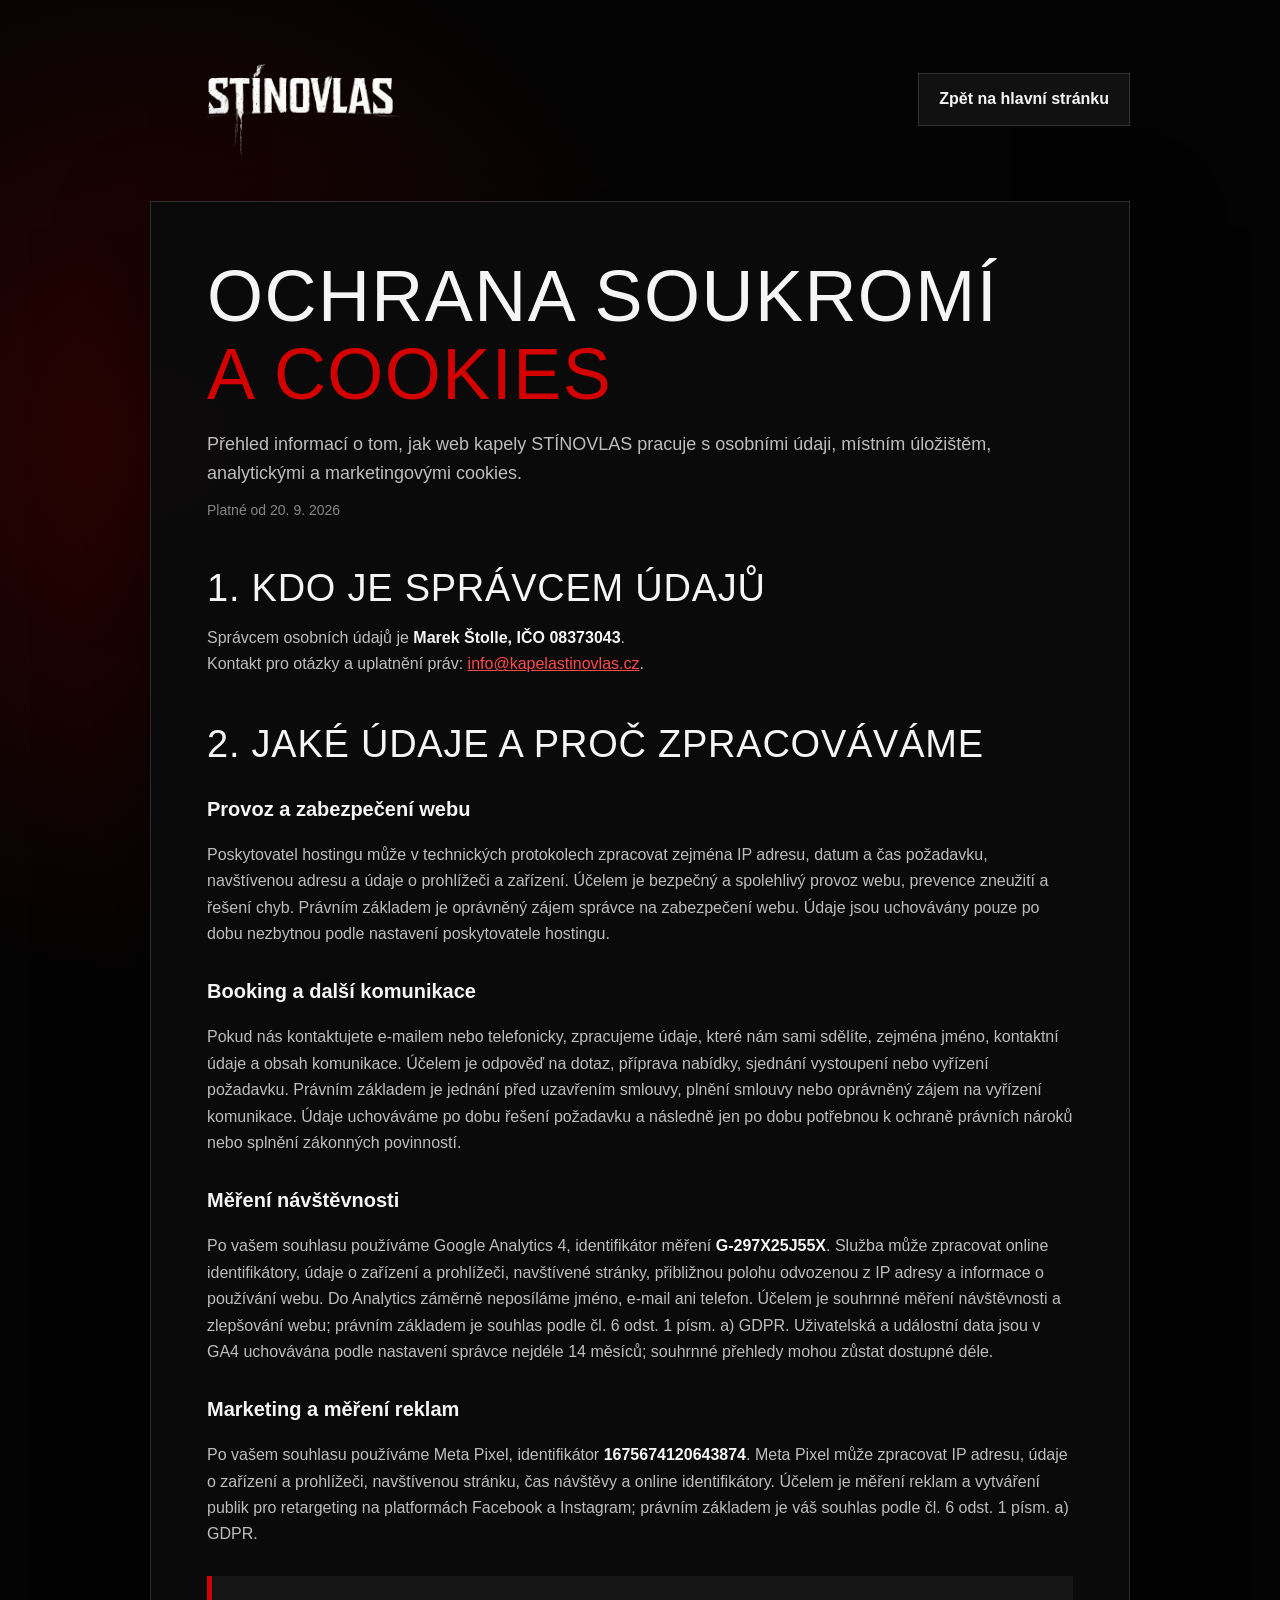
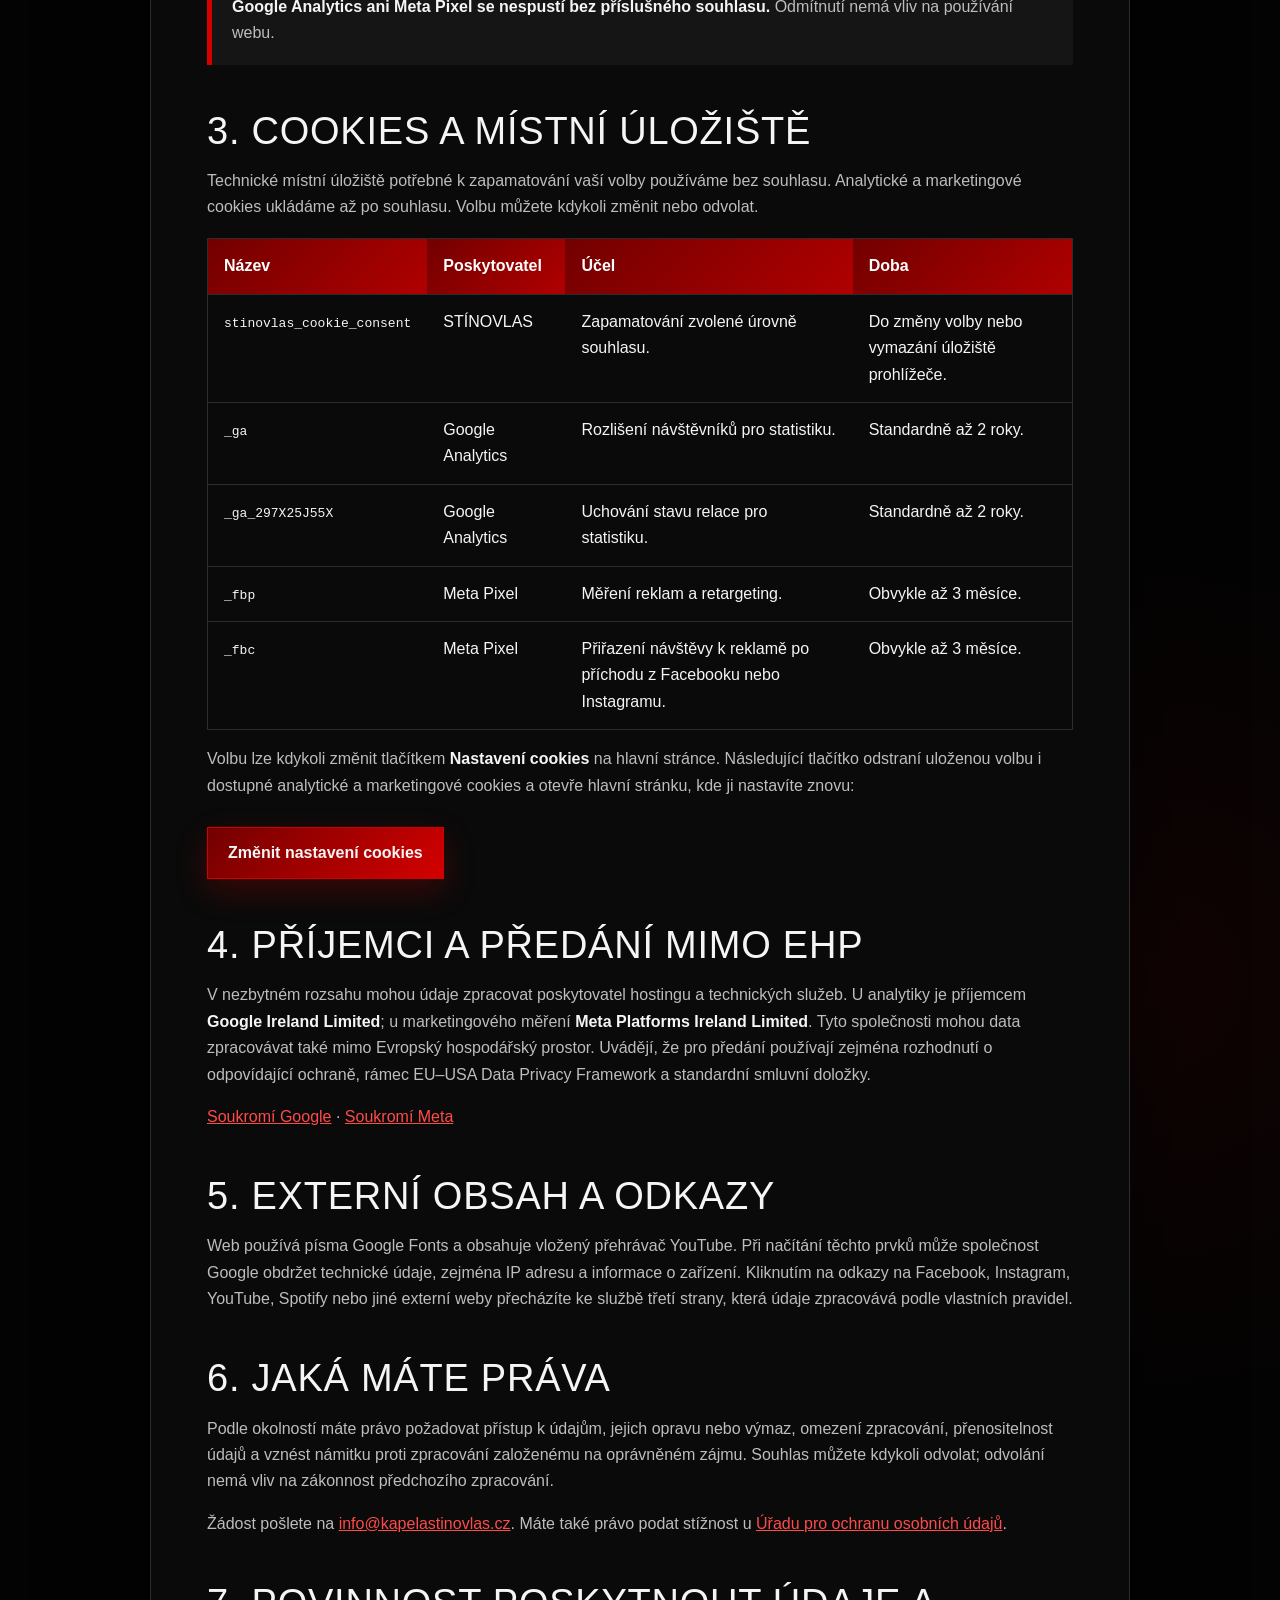
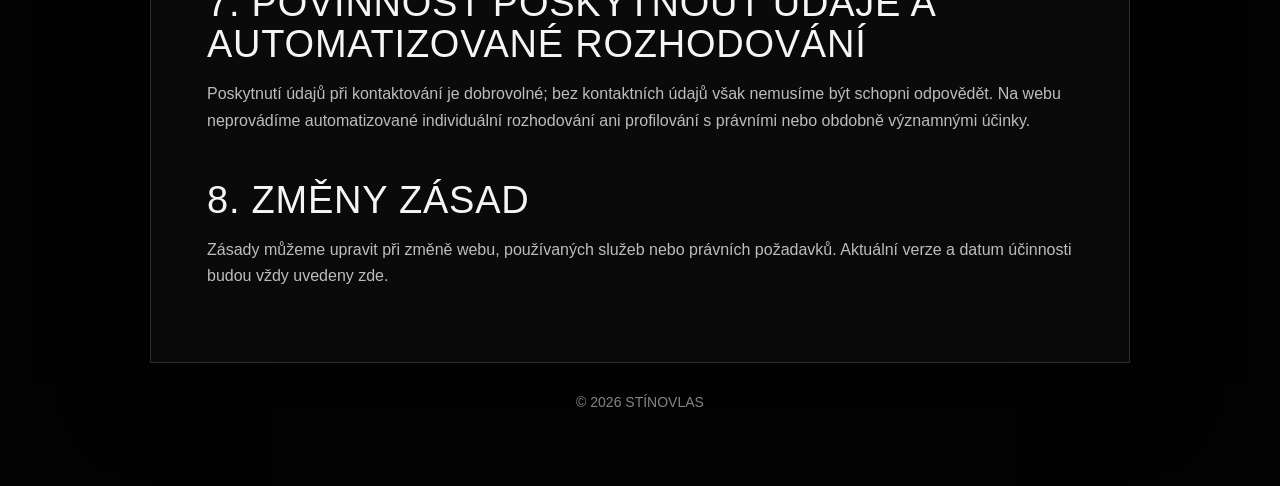
==== ochrana-soukromi-STINOVLAS.html @ c083940f "Add files via upload" ====
<!doctype html>
<html lang="cs">
<head>
  <meta charset="utf-8">
  <meta name="viewport" content="width=device-width, initial-scale=1">
  <title>Ochrana soukromí a cookies | STÍNOVLAS</title>
  <meta name="description" content="Informace o zpracování osobních údajů a používání cookies na webu kapely STÍNOVLAS.">
  <link rel="canonical" href="https://kapelastinovlas.cz/ochrana-soukromi-STINOVLAS.html">
  <style>
    :root{
      color-scheme:dark;
      --bg:#030303;
      --panel:#0b0b0b;
      --text:#f5f5f5;
      --muted:#bdbdbd;
      --line:rgba(255,255,255,.14);
      --red:#d40000;
      --red-dark:#720000;
      --max:980px;
    }

    *{box-sizing:border-box}
    html{scroll-behavior:smooth}

    body{
      margin:0;
      min-height:100vh;
      color:var(--text);
      background:
        radial-gradient(circle at 12% 12%,rgba(150,0,0,.28),transparent 34rem),
        radial-gradient(circle at 90% 70%,rgba(90,0,0,.16),transparent 28rem),
        var(--bg);
      font-family:Arial,Helvetica,sans-serif;
      line-height:1.65;
    }

    a{color:#ff4a4a}
    a:focus-visible,button:focus-visible{outline:3px solid #fff;outline-offset:4px}

    .page{
      width:min(var(--max),calc(100% - 32px));
      margin:auto;
      padding:32px 0 72px;
    }

    .topbar{
      display:flex;
      align-items:center;
      justify-content:space-between;
      gap:24px;
      margin-bottom:34px;
    }

    .logo{
      display:block;
      width:min(300px,64vw);
      max-height:135px;
      object-fit:contain;
    }

    .back,.cookie-button{
      display:inline-flex;
      align-items:center;
      justify-content:center;
      min-height:48px;
      padding:12px 20px;
      border:1px solid var(--line);
      color:var(--text);
      background:#111;
      font:inherit;
      font-weight:800;
      text-decoration:none;
      cursor:pointer;
    }

    .back:hover{border-color:var(--red)}

    .cookie-button{
      border-color:var(--red);
      background:linear-gradient(135deg,var(--red-dark),var(--red));
      box-shadow:0 12px 32px rgba(212,0,0,.24);
    }

    main{
      padding:clamp(24px,5vw,56px);
      border:1px solid var(--line);
      background:rgba(11,11,11,.96);
      box-shadow:0 25px 80px rgba(0,0,0,.55);
    }

    h1,h2{
      font-family:Impact,"Arial Narrow",Arial,sans-serif;
      font-weight:400;
      text-transform:uppercase;
      line-height:1.08;
      letter-spacing:.02em;
    }

    h1{
      max-width:850px;
      margin:0 0 16px;
      font-size:clamp(38px,7vw,72px);
    }

    h1 span{color:var(--red)}
    h2{margin:46px 0 12px;font-size:clamp(27px,4vw,38px)}
    h3{margin:28px 0 8px;font-size:20px}
    p,li{color:var(--muted)}
    strong{color:var(--text)}

    .lead{max-width:790px;margin:0 0 10px;font-size:18px}
    .updated{margin:0;color:#858585;font-size:14px}

    .notice{
      margin:28px 0;
      padding:18px 20px;
      border-left:5px solid var(--red);
      background:#151515;
    }

    .notice p{margin:0}
    ul{padding-left:22px}

    .table-wrap{
      overflow-x:auto;
      margin-top:18px;
      border:1px solid var(--line);
    }

    table{width:100%;min-width:720px;border-collapse:collapse}

    th,td{
      padding:14px 16px;
      border-bottom:1px solid var(--line);
      text-align:left;
      vertical-align:top;
    }

    th{color:#fff;background:linear-gradient(135deg,var(--red-dark),#b00000)}
    tr:last-child td{border-bottom:0}
    .actions{display:flex;flex-wrap:wrap;gap:12px;margin-top:28px}

    footer{
      padding:28px 0 0;
      color:#858585;
      text-align:center;
      font-size:14px;
    }

    @media(max-width:620px){
      .topbar{align-items:flex-start;flex-direction:column}
      .back{width:100%}
      .actions>*{width:100%}
    }
  </style>
</head>
<body>
  <div class="page">
    <header class="topbar">
      <a href="index.html" aria-label="Zpět na web STÍNOVLAS">
        <img class="logo" src="images/St%C3%ADnovlas%20OFICIAL%20transparent.png" alt="STÍNOVLAS">
      </a>
      <a class="back" href="index.html">Zpět na hlavní stránku</a>
    </header>

    <main>
      <h1>Ochrana soukromí <span>a cookies</span></h1>
      <p class="lead">Přehled informací o tom, jak web kapely STÍNOVLAS pracuje s osobními údaji, místním úložištěm, analytickými a marketingovými cookies.</p>
      <p class="updated">Platné od 20. 9. 2026</p>

      <h2>1. Kdo je správcem údajů</h2>
      <p>
        Správcem osobních údajů je <strong>Marek Štolle, IČO 08373043</strong>.<br>
        Kontakt pro otázky a uplatnění práv: <a href="mailto:info@kapelastinovlas.cz">info@kapelastinovlas.cz</a>.
      </p>

      <h2>2. Jaké údaje a proč zpracováváme</h2>

      <h3>Provoz a zabezpečení webu</h3>
      <p>Poskytovatel hostingu může v technických protokolech zpracovat zejména IP adresu, datum a čas požadavku, navštívenou adresu a údaje o prohlížeči a zařízení. Účelem je bezpečný a spolehlivý provoz webu, prevence zneužití a řešení chyb. Právním základem je oprávněný zájem správce na zabezpečení webu. Údaje jsou uchovávány pouze po dobu nezbytnou podle nastavení poskytovatele hostingu.</p>

      <h3>Booking a další komunikace</h3>
      <p>Pokud nás kontaktujete e-mailem nebo telefonicky, zpracujeme údaje, které nám sami sdělíte, zejména jméno, kontaktní údaje a obsah komunikace. Účelem je odpověď na dotaz, příprava nabídky, sjednání vystoupení nebo vyřízení požadavku. Právním základem je jednání před uzavřením smlouvy, plnění smlouvy nebo oprávněný zájem na vyřízení komunikace. Údaje uchováváme po dobu řešení požadavku a následně jen po dobu potřebnou k ochraně právních nároků nebo splnění zákonných povinností.</p>

      <h3>Měření návštěvnosti</h3>
      <p>Po vašem souhlasu používáme Google Analytics 4, identifikátor měření <strong>G-297X25J55X</strong>. Služba může zpracovat online identifikátory, údaje o zařízení a prohlížeči, navštívené stránky, přibližnou polohu odvozenou z IP adresy a informace o používání webu. Do Analytics záměrně neposíláme jméno, e-mail ani telefon. Účelem je souhrnné měření návštěvnosti a zlepšování webu; právním základem je souhlas podle čl. 6 odst. 1 písm. a) GDPR. Uživatelská a událostní data jsou v GA4 uchovávána podle nastavení správce nejdéle 14 měsíců; souhrnné přehledy mohou zůstat dostupné déle.</p>

      <h3>Marketing a měření reklam</h3>
      <p>Po vašem souhlasu používáme Meta Pixel, identifikátor <strong>1675674120643874</strong>. Meta Pixel může zpracovat IP adresu, údaje o zařízení a prohlížeči, navštívenou stránku, čas návštěvy a online identifikátory. Účelem je měření reklam a vytváření publik pro retargeting na platformách Facebook a Instagram; právním základem je váš souhlas podle čl. 6 odst. 1 písm. a) GDPR.</p>

      <div class="notice"><p><strong>Google Analytics ani Meta Pixel se nespustí bez příslušného souhlasu.</strong> Odmítnutí nemá vliv na používání webu.</p></div>

      <h2>3. Cookies a místní úložiště</h2>
      <p>Technické místní úložiště potřebné k zapamatování vaší volby používáme bez souhlasu. Analytické a marketingové cookies ukládáme až po souhlasu. Volbu můžete kdykoli změnit nebo odvolat.</p>

      <div class="table-wrap" role="region" aria-label="Přehled používaného úložiště" tabindex="0">
        <table>
          <thead><tr><th>Název</th><th>Poskytovatel</th><th>Účel</th><th>Doba</th></tr></thead>
          <tbody>
            <tr><td><code>stinovlas_cookie_consent</code></td><td>STÍNOVLAS</td><td>Zapamatování zvolené úrovně souhlasu.</td><td>Do změny volby nebo vymazání úložiště prohlížeče.</td></tr>
            <tr><td><code>_ga</code></td><td>Google Analytics</td><td>Rozlišení návštěvníků pro statistiku.</td><td>Standardně až 2 roky.</td></tr>
            <tr><td><code>_ga_297X25J55X</code></td><td>Google Analytics</td><td>Uchování stavu relace pro statistiku.</td><td>Standardně až 2 roky.</td></tr>
            <tr><td><code>_fbp</code></td><td>Meta Pixel</td><td>Měření reklam a retargeting.</td><td>Obvykle až 3 měsíce.</td></tr>
            <tr><td><code>_fbc</code></td><td>Meta Pixel</td><td>Přiřazení návštěvy k reklamě po příchodu z Facebooku nebo Instagramu.</td><td>Obvykle až 3 měsíce.</td></tr>
          </tbody>
        </table>
      </div>

      <p>Volbu lze kdykoli změnit tlačítkem <strong>Nastavení cookies</strong> na hlavní stránce. Následující tlačítko odstraní uloženou volbu i dostupné analytické a marketingové cookies a otevře hlavní stránku, kde ji nastavíte znovu:</p>
      <div class="actions"><button class="cookie-button" id="resetCookieConsent" type="button">Změnit nastavení cookies</button></div>

      <h2>4. Příjemci a předání mimo EHP</h2>
      <p>V nezbytném rozsahu mohou údaje zpracovat poskytovatel hostingu a technických služeb. U analytiky je příjemcem <strong>Google Ireland Limited</strong>; u marketingového měření <strong>Meta Platforms Ireland Limited</strong>. Tyto společnosti mohou data zpracovávat také mimo Evropský hospodářský prostor. Uvádějí, že pro předání používají zejména rozhodnutí o odpovídající ochraně, rámec EU–USA Data Privacy Framework a standardní smluvní doložky.</p>
      <p><a href="https://policies.google.com/privacy?hl=cs" target="_blank" rel="noopener noreferrer">Soukromí Google</a> · <a href="https://www.facebook.com/privacy/policy/" target="_blank" rel="noopener noreferrer">Soukromí Meta</a></p>

      <h2>5. Externí obsah a odkazy</h2>
      <p>Web používá písma Google Fonts a obsahuje vložený přehrávač YouTube. Při načítání těchto prvků může společnost Google obdržet technické údaje, zejména IP adresu a informace o zařízení. Kliknutím na odkazy na Facebook, Instagram, YouTube, Spotify nebo jiné externí weby přecházíte ke službě třetí strany, která údaje zpracovává podle vlastních pravidel.</p>

      <h2>6. Jaká máte práva</h2>
      <p>Podle okolností máte právo požadovat přístup k údajům, jejich opravu nebo výmaz, omezení zpracování, přenositelnost údajů a vznést námitku proti zpracování založenému na oprávněném zájmu. Souhlas můžete kdykoli odvolat; odvolání nemá vliv na zákonnost předchozího zpracování.</p>
      <p>Žádost pošlete na <a href="mailto:info@kapelastinovlas.cz">info@kapelastinovlas.cz</a>. Máte také právo podat stížnost u <a href="https://uoou.gov.cz/" target="_blank" rel="noopener noreferrer">Úřadu pro ochranu osobních údajů</a>.</p>

      <h2>7. Povinnost poskytnout údaje a automatizované rozhodování</h2>
      <p>Poskytnutí údajů při kontaktování je dobrovolné; bez kontaktních údajů však nemusíme být schopni odpovědět. Na webu neprovádíme automatizované individuální rozhodování ani profilování s právními nebo obdobně významnými účinky.</p>

      <h2>8. Změny zásad</h2>
      <p>Zásady můžeme upravit při změně webu, používaných služeb nebo právních požadavků. Aktuální verze a datum účinnosti budou vždy uvedeny zde.</p>
    </main>

    <footer>© 2026 STÍNOVLAS</footer>
  </div>

  <script>
    const consentKey = 'stinovlas_cookie_consent';

    function removeCookie(name){
      const rootDomain = location.hostname.replace(/^www\./, '');
      document.cookie = `${name}=;Max-Age=0;path=/`;
      document.cookie = `${name}=;Max-Age=0;path=/;domain=${location.hostname}`;
      document.cookie = `${name}=;Max-Age=0;path=/;domain=.${rootDomain}`;
    }

    document.getElementById('resetCookieConsent').addEventListener('click', () => {
      try{
        localStorage.removeItem(consentKey);
      }catch{}

      document.cookie
        .split(';')
        .map(cookie => cookie.split('=')[0].trim())
        .filter(name => name === '_ga' || name.startsWith('_ga_'))
        .forEach(removeCookie);

      ['_fbp', '_fbc'].forEach(removeCookie);
      window.location.href = 'index.html';
    });
  </script>
</body>
</html>
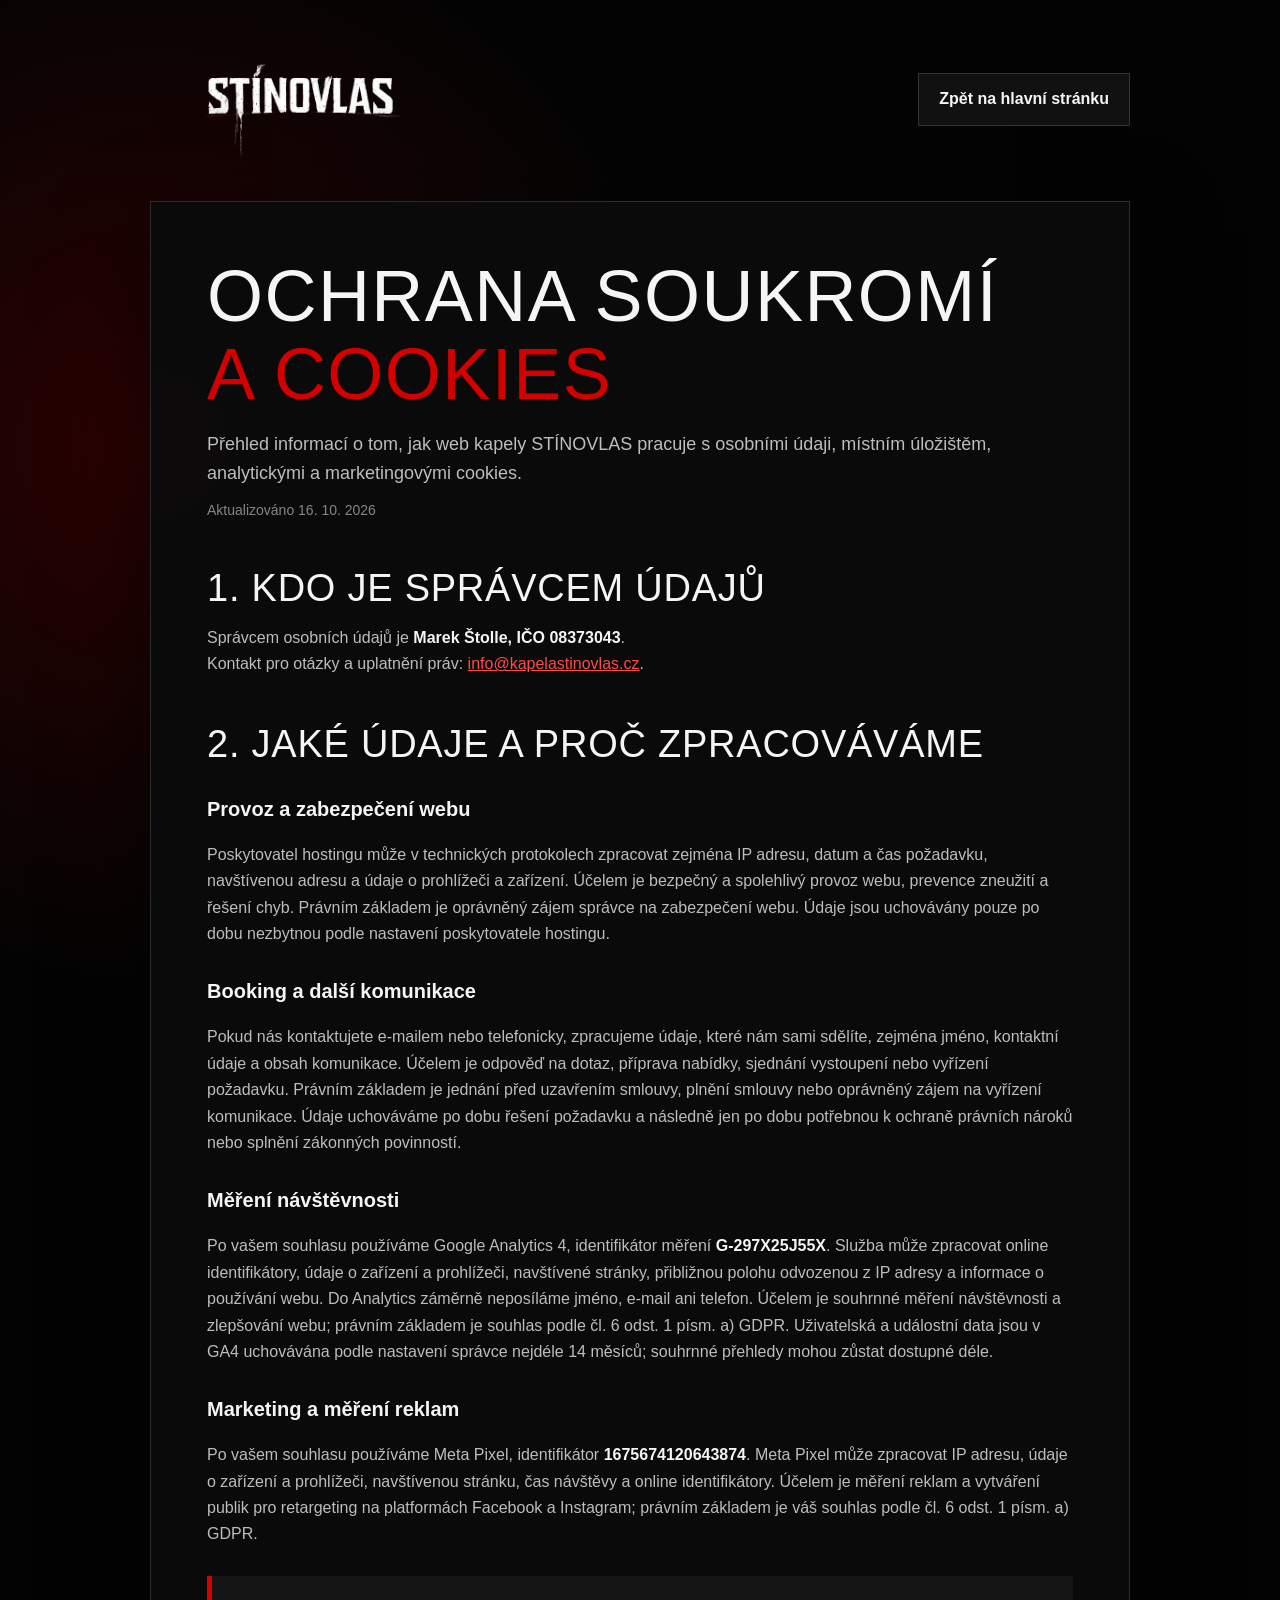
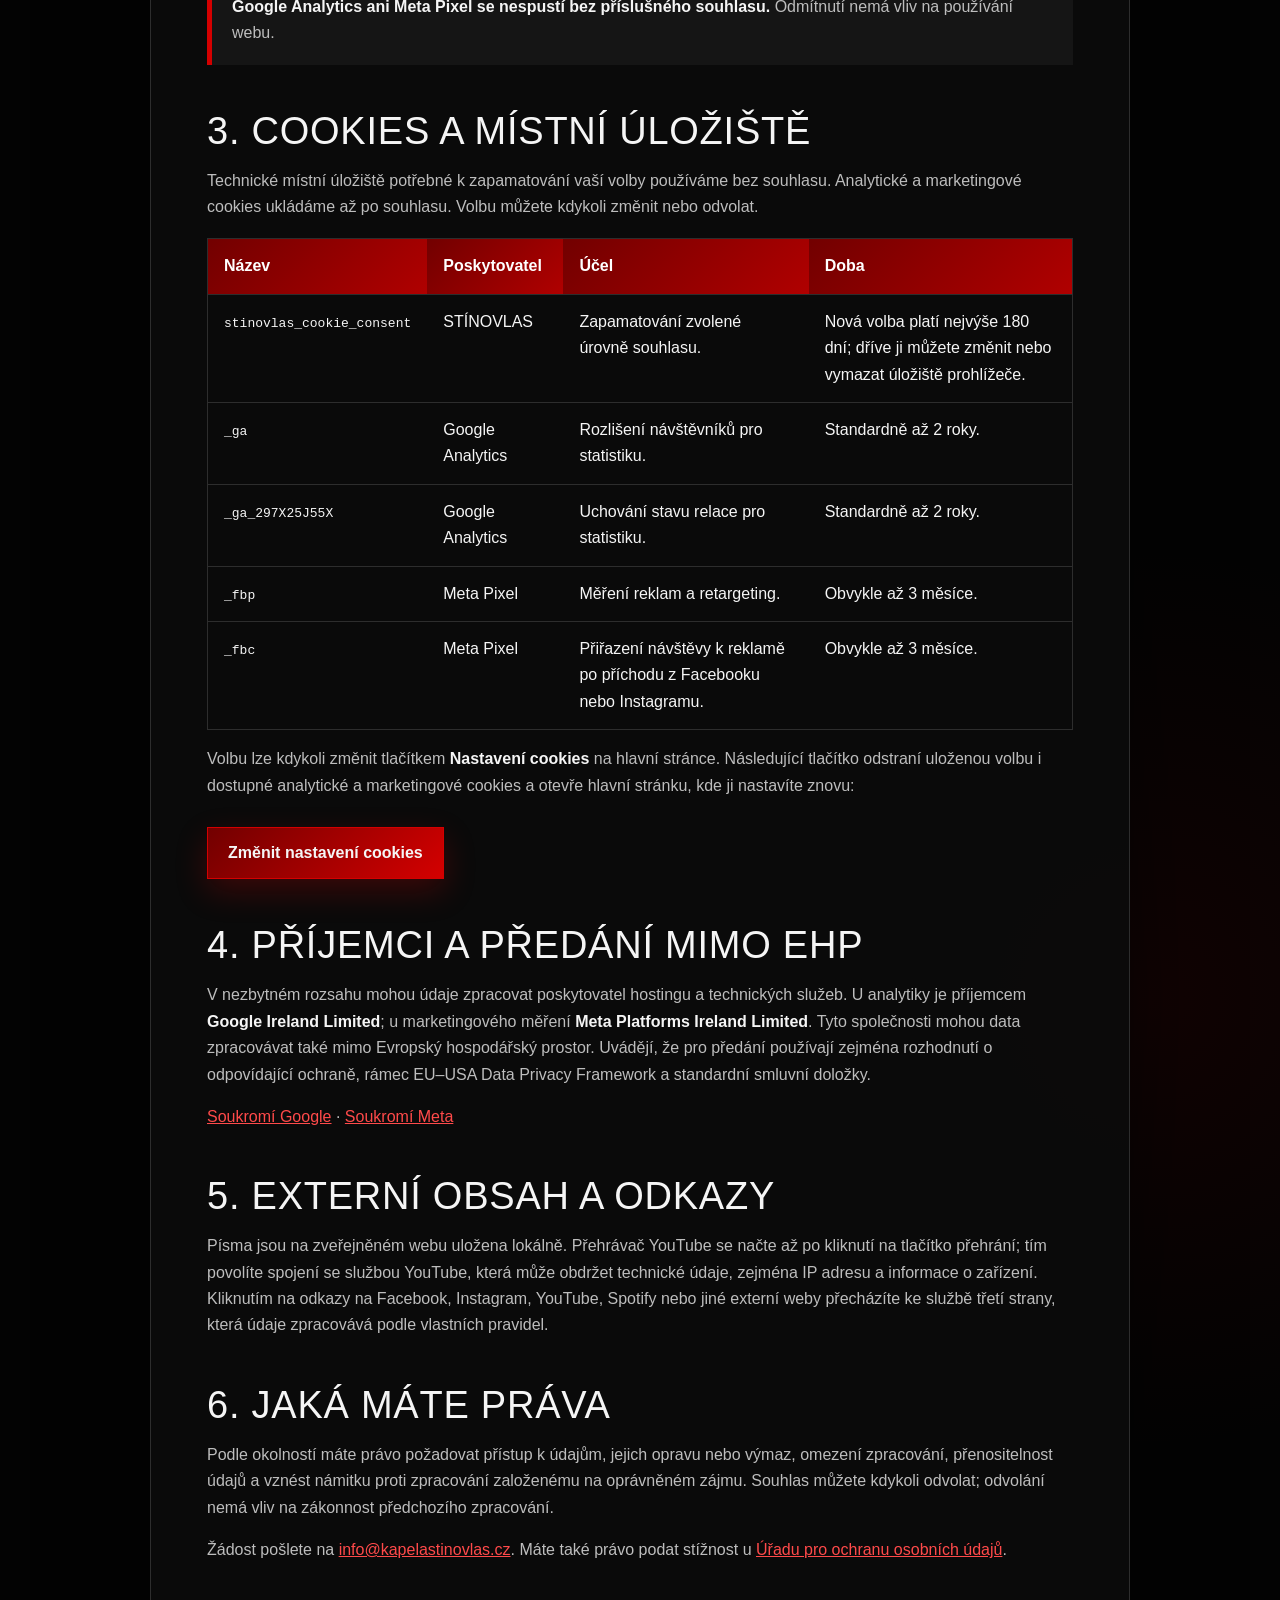
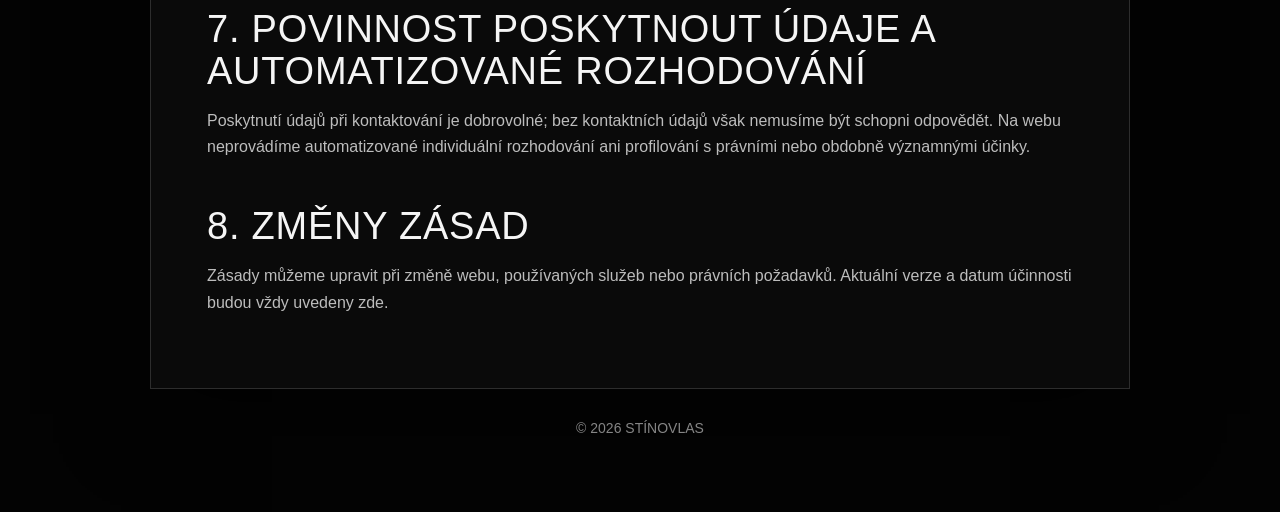
==== commit 46ebcb88: "Add files via upload" ====
--- a/ochrana-soukromi-STINOVLAS.html
+++ b/ochrana-soukromi-STINOVLAS.html
@@ -158,7 +158,7 @@
   <div class="page">
     <header class="topbar">
       <a href="index.html" aria-label="Zpět na web STÍNOVLAS">
-        <img class="logo" src="images/St%C3%ADnovlas%20OFICIAL%20transparent.png" alt="STÍNOVLAS">
+        <img class="logo" src="images/logo.webp" alt="STÍNOVLAS">
       </a>
       <a class="back" href="index.html">Zpět na hlavní stránku</a>
     </header>
@@ -166,7 +166,7 @@
     <main>
       <h1>Ochrana soukromí <span>a cookies</span></h1>
       <p class="lead">Přehled informací o tom, jak web kapely STÍNOVLAS pracuje s osobními údaji, místním úložištěm, analytickými a marketingovými cookies.</p>
-      <p class="updated">Platné od 20. 9. 2026</p>
+      <p class="updated">Aktualizováno 16. 10. 2026</p>
 
       <h2>1. Kdo je správcem údajů</h2>
       <p>
@@ -197,7 +197,7 @@
         <table>
           <thead><tr><th>Název</th><th>Poskytovatel</th><th>Účel</th><th>Doba</th></tr></thead>
           <tbody>
-            <tr><td><code>stinovlas_cookie_consent</code></td><td>STÍNOVLAS</td><td>Zapamatování zvolené úrovně souhlasu.</td><td>Do změny volby nebo vymazání úložiště prohlížeče.</td></tr>
+            <tr><td><code>stinovlas_cookie_consent</code></td><td>STÍNOVLAS</td><td>Zapamatování zvolené úrovně souhlasu.</td><td>Nová volba platí nejvýše 180 dní; dříve ji můžete změnit nebo vymazat úložiště prohlížeče.</td></tr>
             <tr><td><code>_ga</code></td><td>Google Analytics</td><td>Rozlišení návštěvníků pro statistiku.</td><td>Standardně až 2 roky.</td></tr>
             <tr><td><code>_ga_297X25J55X</code></td><td>Google Analytics</td><td>Uchování stavu relace pro statistiku.</td><td>Standardně až 2 roky.</td></tr>
             <tr><td><code>_fbp</code></td><td>Meta Pixel</td><td>Měření reklam a retargeting.</td><td>Obvykle až 3 měsíce.</td></tr>
@@ -214,7 +214,7 @@
       <p><a href="https://policies.google.com/privacy?hl=cs" target="_blank" rel="noopener noreferrer">Soukromí Google</a> · <a href="https://www.facebook.com/privacy/policy/" target="_blank" rel="noopener noreferrer">Soukromí Meta</a></p>
 
       <h2>5. Externí obsah a odkazy</h2>
-      <p>Web používá písma Google Fonts a obsahuje vložený přehrávač YouTube. Při načítání těchto prvků může společnost Google obdržet technické údaje, zejména IP adresu a informace o zařízení. Kliknutím na odkazy na Facebook, Instagram, YouTube, Spotify nebo jiné externí weby přecházíte ke službě třetí strany, která údaje zpracovává podle vlastních pravidel.</p>
+      <p>Písma jsou na zveřejněném webu uložena lokálně. Přehrávač YouTube se načte až po kliknutí na tlačítko přehrání; tím povolíte spojení se službou YouTube, která může obdržet technické údaje, zejména IP adresu a informace o zařízení. Kliknutím na odkazy na Facebook, Instagram, YouTube, Spotify nebo jiné externí weby přecházíte ke službě třetí strany, která údaje zpracovává podle vlastních pravidel.</p>
 
       <h2>6. Jaká máte práva</h2>
       <p>Podle okolností máte právo požadovat přístup k údajům, jejich opravu nebo výmaz, omezení zpracování, přenositelnost údajů a vznést námitku proti zpracování založenému na oprávněném zájmu. Souhlas můžete kdykoli odvolat; odvolání nemá vliv na zákonnost předchozího zpracování.</p>
@@ -252,7 +252,7 @@
         .forEach(removeCookie);
 
       ['_fbp', '_fbc'].forEach(removeCookie);
-      window.location.href = 'index.html';
+      window.location.href = './#nastaveni-cookies';
     });
   </script>
 </body>
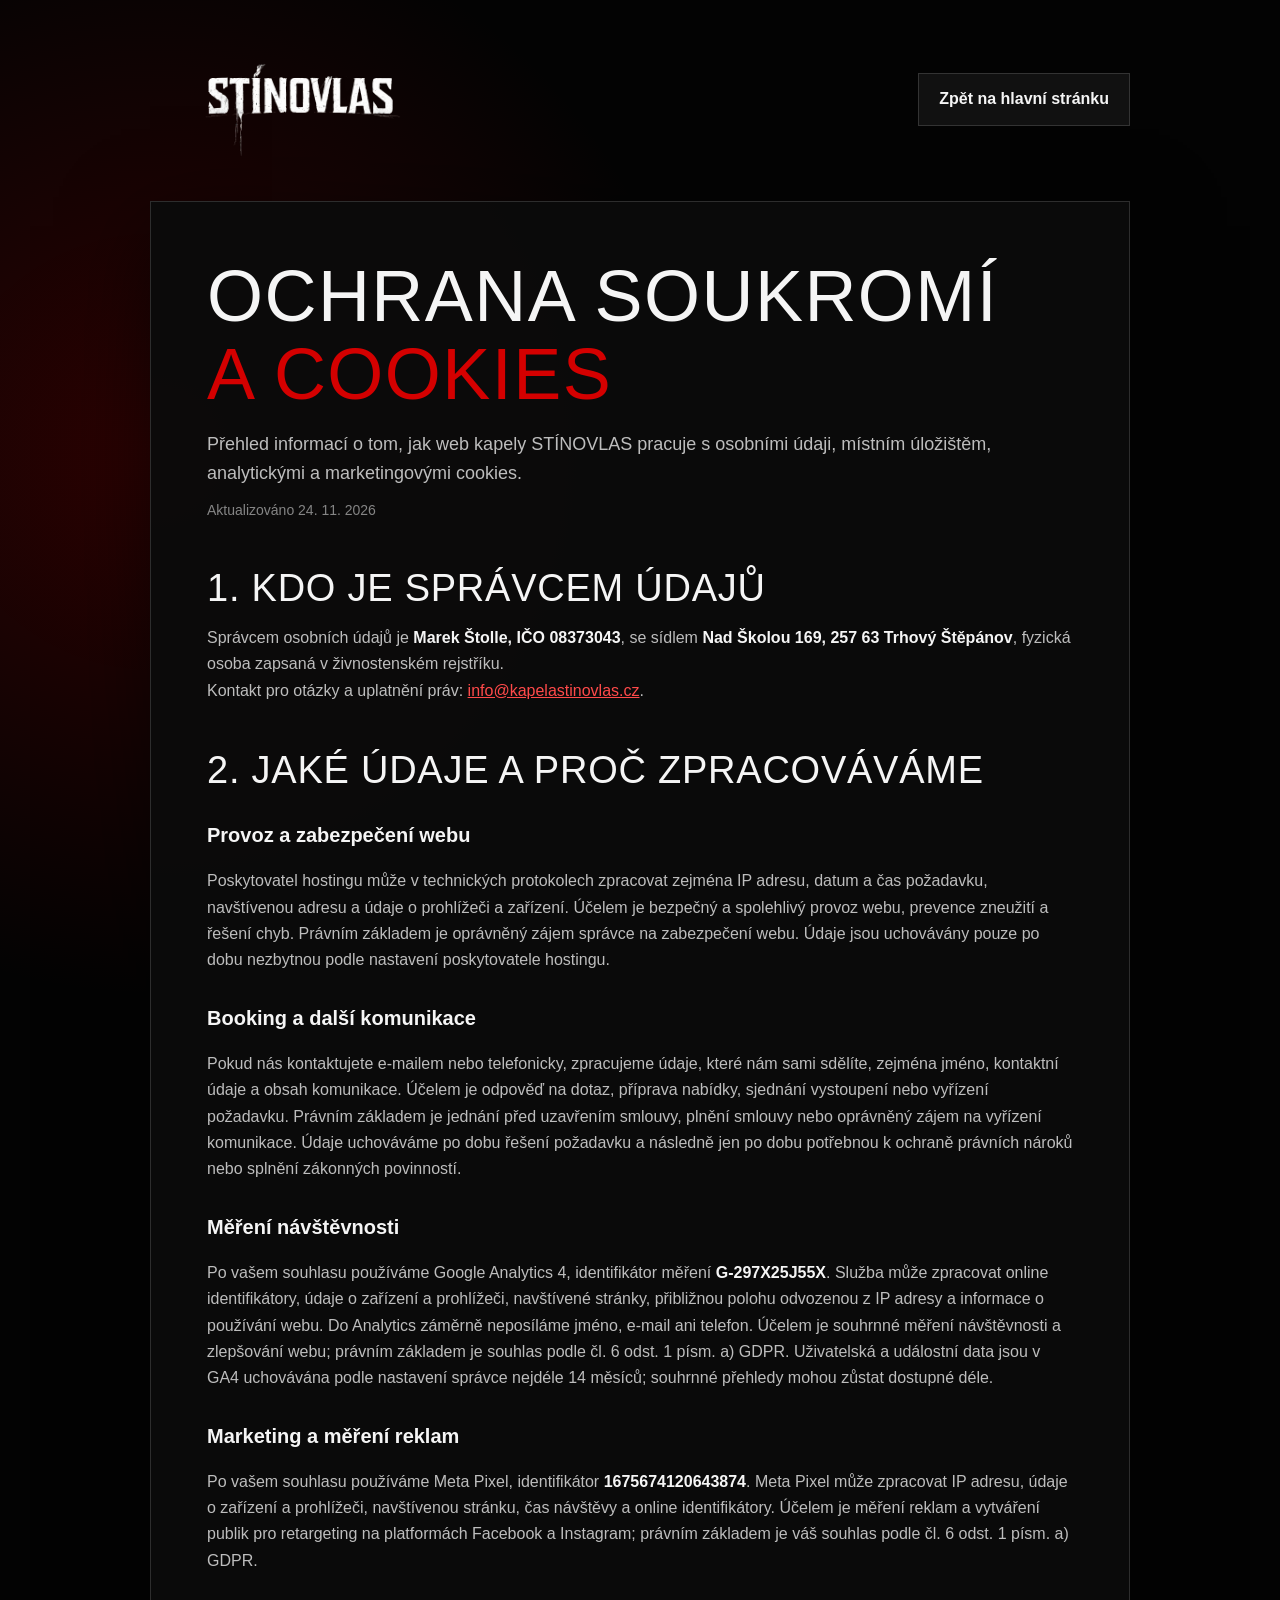
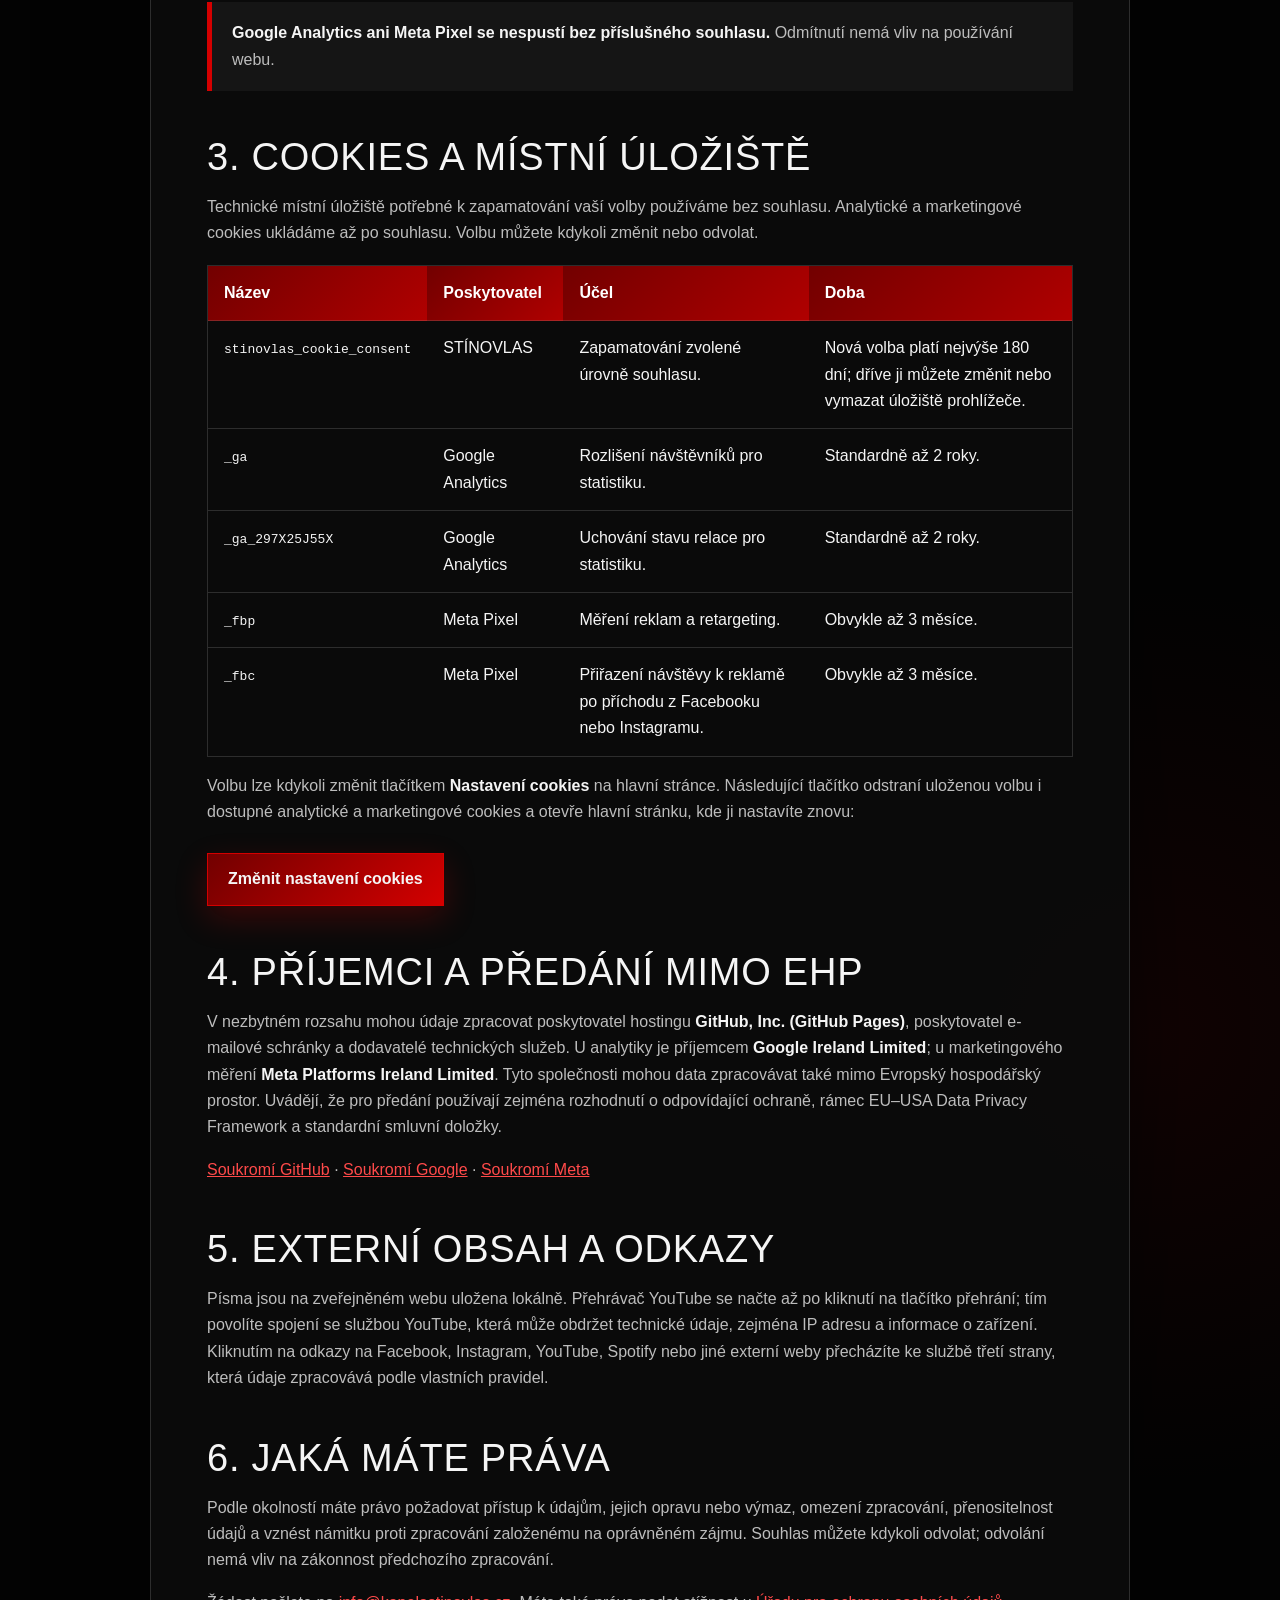
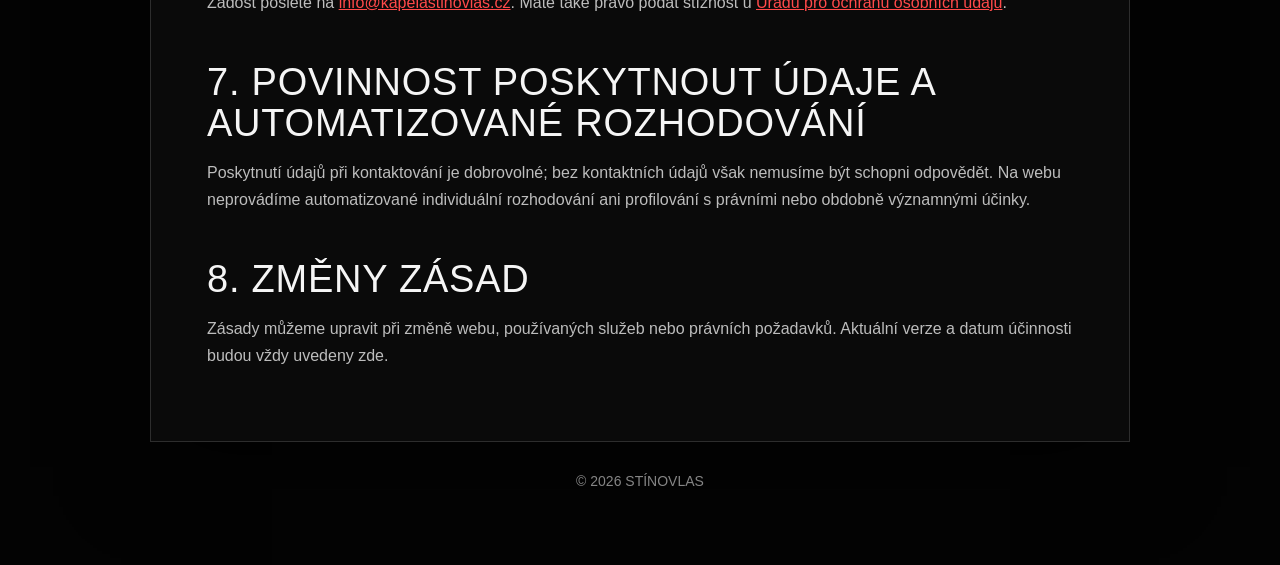
==== commit 2dfe31d7: "Add files via upload" ====
--- a/ochrana-soukromi-STINOVLAS.html
+++ b/ochrana-soukromi-STINOVLAS.html
@@ -166,11 +166,11 @@
     <main>
       <h1>Ochrana soukromí <span>a cookies</span></h1>
       <p class="lead">Přehled informací o tom, jak web kapely STÍNOVLAS pracuje s osobními údaji, místním úložištěm, analytickými a marketingovými cookies.</p>
-      <p class="updated">Aktualizováno 16. 10. 2026</p>
+      <p class="updated">Aktualizováno 24. 11. 2026</p>
 
       <h2>1. Kdo je správcem údajů</h2>
       <p>
-        Správcem osobních údajů je <strong>Marek Štolle, IČO 08373043</strong>.<br>
+        Správcem osobních údajů je <strong>Marek Štolle, IČO 08373043</strong>, se sídlem <strong>Nad Školou 169, 257 63 Trhový Štěpánov</strong>, fyzická osoba zapsaná v živnostenském rejstříku.<br>
         Kontakt pro otázky a uplatnění práv: <a href="mailto:info@kapelastinovlas.cz">info@kapelastinovlas.cz</a>.
       </p>
 
@@ -210,8 +210,8 @@
       <div class="actions"><button class="cookie-button" id="resetCookieConsent" type="button">Změnit nastavení cookies</button></div>
 
       <h2>4. Příjemci a předání mimo EHP</h2>
-      <p>V nezbytném rozsahu mohou údaje zpracovat poskytovatel hostingu a technických služeb. U analytiky je příjemcem <strong>Google Ireland Limited</strong>; u marketingového měření <strong>Meta Platforms Ireland Limited</strong>. Tyto společnosti mohou data zpracovávat také mimo Evropský hospodářský prostor. Uvádějí, že pro předání používají zejména rozhodnutí o odpovídající ochraně, rámec EU–USA Data Privacy Framework a standardní smluvní doložky.</p>
-      <p><a href="https://policies.google.com/privacy?hl=cs" target="_blank" rel="noopener noreferrer">Soukromí Google</a> · <a href="https://www.facebook.com/privacy/policy/" target="_blank" rel="noopener noreferrer">Soukromí Meta</a></p>
+      <p>V nezbytném rozsahu mohou údaje zpracovat poskytovatel hostingu <strong>GitHub, Inc. (GitHub Pages)</strong>, poskytovatel e-mailové schránky a dodavatelé technických služeb. U analytiky je příjemcem <strong>Google Ireland Limited</strong>; u marketingového měření <strong>Meta Platforms Ireland Limited</strong>. Tyto společnosti mohou data zpracovávat také mimo Evropský hospodářský prostor. Uvádějí, že pro předání používají zejména rozhodnutí o odpovídající ochraně, rámec EU–USA Data Privacy Framework a standardní smluvní doložky.</p>
+      <p><a href="https://docs.github.com/en/site-policy/privacy-policies/github-general-privacy-statement" target="_blank" rel="noopener noreferrer">Soukromí GitHub</a> · <a href="https://policies.google.com/privacy?hl=cs" target="_blank" rel="noopener noreferrer">Soukromí Google</a> · <a href="https://www.facebook.com/privacy/policy/" target="_blank" rel="noopener noreferrer">Soukromí Meta</a></p>
 
       <h2>5. Externí obsah a odkazy</h2>
       <p>Písma jsou na zveřejněném webu uložena lokálně. Přehrávač YouTube se načte až po kliknutí na tlačítko přehrání; tím povolíte spojení se službou YouTube, která může obdržet technické údaje, zejména IP adresu a informace o zařízení. Kliknutím na odkazy na Facebook, Instagram, YouTube, Spotify nebo jiné externí weby přecházíte ke službě třetí strany, která údaje zpracovává podle vlastních pravidel.</p>
